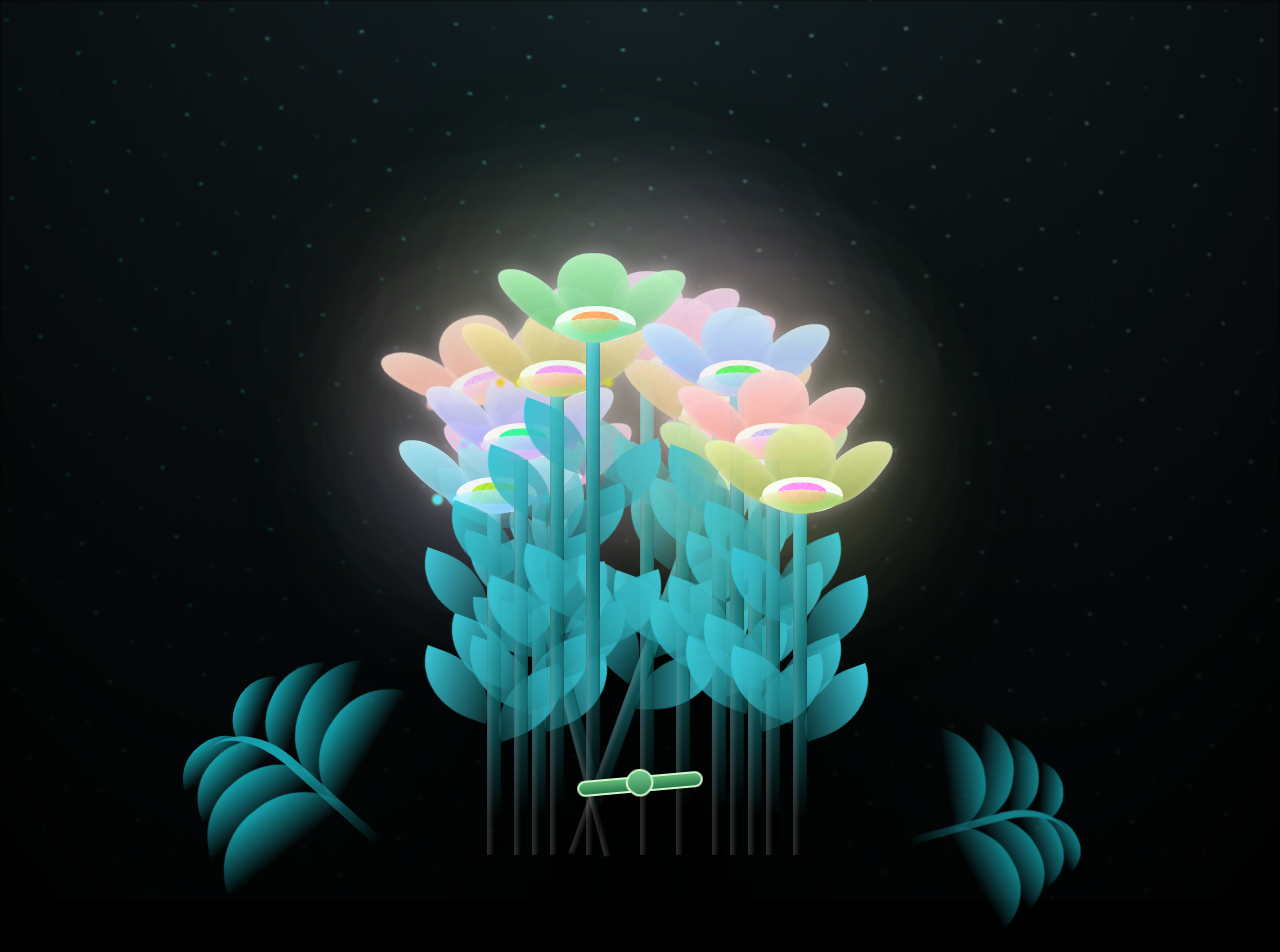
==== flower.html @ 2b60ce5b "Upload flower bouquet website source Co-authored-by: Copilot <223556219+Copilot@users.noreply.github" ====
<!DOCTYPE html>
<html lang="en">

<head>
  <meta charset="UTF-8">
  <meta http-equiv="X-UA-Compatible" content="IE=edge">
  <meta name="viewport" content="width=device-width, initial-scale=1.0">
  <link rel="stylesheet" href="css/main.css">
  <link rel="icon" href="img/flowers.png" type="image/x-icon">
  <title>Flowers 4 U</title>
</head>

<body class="container">
  <!-- Pembuat code: https://codepen.io/Thanhsang02102/pen/JjxGZoV-->
  <div class="night"></div>
  <audio autoplay>
    <source src="aud/sound.mp3" type="audio/mpeg">
    Your browser does not support the audio element.
  </audio>
  <div class="flowers">
    <div class="flower flower--1">
      <div class="flower__leafs flower__leafs--1">
        <div class="flower__leaf flower__leaf--1"></div>
        <div class="flower__leaf flower__leaf--2"></div>
        <div class="flower__leaf flower__leaf--3"></div>
        <div class="flower__leaf flower__leaf--4"></div>
        <div class="flower__white-circle"></div>

        <div class="flower__light flower__light--1"></div>
        <div class="flower__light flower__light--2"></div>
        <div class="flower__light flower__light--3"></div>
        <div class="flower__light flower__light--4"></div>
        <div class="flower__light flower__light--5"></div>
        <div class="flower__light flower__light--6"></div>
        <div class="flower__light flower__light--7"></div>
        <div class="flower__light flower__light--8"></div>

      </div>
      <div class="flower__line">
        <div class="flower__line__leaf flower__line__leaf--1"></div>
        <div class="flower__line__leaf flower__line__leaf--2"></div>
        <div class="flower__line__leaf flower__line__leaf--3"></div>
        <div class="flower__line__leaf flower__line__leaf--4"></div>
        <div class="flower__line__leaf flower__line__leaf--5"></div>
        <div class="flower__line__leaf flower__line__leaf--6"></div>
      </div>
    </div>

    <div class="flower flower--2">
      <div class="flower__leafs flower__leafs--2">
        <div class="flower__leaf flower__leaf--1"></div>
        <div class="flower__leaf flower__leaf--2"></div>
        <div class="flower__leaf flower__leaf--3"></div>
        <div class="flower__leaf flower__leaf--4"></div>
        <div class="flower__white-circle"></div>

        <div class="flower__light flower__light--1"></div>
        <div class="flower__light flower__light--2"></div>
        <div class="flower__light flower__light--3"></div>
        <div class="flower__light flower__light--4"></div>
        <div class="flower__light flower__light--5"></div>
        <div class="flower__light flower__light--6"></div>
        <div class="flower__light flower__light--7"></div>
        <div class="flower__light flower__light--8"></div>

      </div>
      <div class="flower__line">
        <div class="flower__line__leaf flower__line__leaf--1"></div>
        <div class="flower__line__leaf flower__line__leaf--2"></div>
        <div class="flower__line__leaf flower__line__leaf--3"></div>
        <div class="flower__line__leaf flower__line__leaf--4"></div>
      </div>
    </div>

    <div class="flower flower--3">
      <div class="flower__leafs flower__leafs--3">
        <div class="flower__leaf flower__leaf--1"></div>
        <div class="flower__leaf flower__leaf--2"></div>
        <div class="flower__leaf flower__leaf--3"></div>
        <div class="flower__leaf flower__leaf--4"></div>
        <div class="flower__white-circle"></div>

        <div class="flower__light flower__light--1"></div>
        <div class="flower__light flower__light--2"></div>
        <div class="flower__light flower__light--3"></div>
        <div class="flower__light flower__light--4"></div>
        <div class="flower__light flower__light--5"></div>
        <div class="flower__light flower__light--6"></div>
        <div class="flower__light flower__light--7"></div>
        <div class="flower__light flower__light--8"></div>

      </div>
      <div class="flower__line">
        <div class="flower__line__leaf flower__line__leaf--1"></div>
        <div class="flower__line__leaf flower__line__leaf--2"></div>
        <div class="flower__line__leaf flower__line__leaf--3"></div>
        <div class="flower__line__leaf flower__line__leaf--4"></div>
      </div>
    </div>

    <div class="flower flower--4">
      <div class="flower__leafs flower__leafs--1">
        <div class="flower__leaf flower__leaf--1"></div>
        <div class="flower__leaf flower__leaf--2"></div>
        <div class="flower__leaf flower__leaf--3"></div>
        <div class="flower__leaf flower__leaf--4"></div>
        <div class="flower__white-circle"></div>
      </div>
      <div class="flower__line">
        <div class="flower__line__leaf flower__line__leaf--1"></div>
        <div class="flower__line__leaf flower__line__leaf--2"></div>
        <div class="flower__line__leaf flower__line__leaf--3"></div>
        <div class="flower__line__leaf flower__line__leaf--4"></div>
      </div>
    </div>

    <div class="flower flower--5">
      <div class="flower__leafs flower__leafs--2">
        <div class="flower__leaf flower__leaf--1"></div>
        <div class="flower__leaf flower__leaf--2"></div>
        <div class="flower__leaf flower__leaf--3"></div>
        <div class="flower__leaf flower__leaf--4"></div>
        <div class="flower__white-circle"></div>
      </div>
      <div class="flower__line">
        <div class="flower__line__leaf flower__line__leaf--1"></div>
        <div class="flower__line__leaf flower__line__leaf--2"></div>
        <div class="flower__line__leaf flower__line__leaf--3"></div>
        <div class="flower__line__leaf flower__line__leaf--4"></div>
      </div>
    </div>

    <div class="flower flower--6">
      <div class="flower__leafs flower__leafs--3">
        <div class="flower__leaf flower__leaf--1"></div>
        <div class="flower__leaf flower__leaf--2"></div>
        <div class="flower__leaf flower__leaf--3"></div>
        <div class="flower__leaf flower__leaf--4"></div>
        <div class="flower__white-circle"></div>
      </div>
      <div class="flower__line">
        <div class="flower__line__leaf flower__line__leaf--1"></div>
        <div class="flower__line__leaf flower__line__leaf--2"></div>
        <div class="flower__line__leaf flower__line__leaf--3"></div>
        <div class="flower__line__leaf flower__line__leaf--4"></div>
      </div>
    </div>

    <div class="flower flower--7">
      <div class="flower__leafs flower__leafs--1">
        <div class="flower__leaf flower__leaf--1"></div>
        <div class="flower__leaf flower__leaf--2"></div>
        <div class="flower__leaf flower__leaf--3"></div>
        <div class="flower__leaf flower__leaf--4"></div>
        <div class="flower__white-circle"></div>
      </div>
      <div class="flower__line">
        <div class="flower__line__leaf flower__line__leaf--1"></div>
        <div class="flower__line__leaf flower__line__leaf--2"></div>
        <div class="flower__line__leaf flower__line__leaf--3"></div>
        <div class="flower__line__leaf flower__line__leaf--4"></div>
      </div>
    </div>

    <div class="grow-ans" style="--d:1.2s">
      <div class="flower__g-long">
        <div class="flower__g-long__top"></div>
        <div class="flower__g-long__bottom"></div>
      </div>
    </div>

    <div class="growing-grass bouquet-grass bouquet-grass--left">
      <div class="flower__grass flower__grass--1">
        <div class="flower__grass--top"></div>
        <div class="flower__grass--bottom"></div>
        <div class="flower__grass__leaf flower__grass__leaf--1"></div>
        <div class="flower__grass__leaf flower__grass__leaf--2"></div>
        <div class="flower__grass__leaf flower__grass__leaf--3"></div>
        <div class="flower__grass__leaf flower__grass__leaf--4"></div>
        <div class="flower__grass__leaf flower__grass__leaf--5"></div>
        <div class="flower__grass__leaf flower__grass__leaf--6"></div>
        <div class="flower__grass__leaf flower__grass__leaf--7"></div>
        <div class="flower__grass__leaf flower__grass__leaf--8"></div>
        <div class="flower__grass__overlay"></div>
      </div>
    </div>

    <div class="growing-grass bouquet-grass bouquet-grass--right">
      <div class="flower__grass flower__grass--2">
        <div class="flower__grass--top"></div>
        <div class="flower__grass--bottom"></div>
        <div class="flower__grass__leaf flower__grass__leaf--1"></div>
        <div class="flower__grass__leaf flower__grass__leaf--2"></div>
        <div class="flower__grass__leaf flower__grass__leaf--3"></div>
        <div class="flower__grass__leaf flower__grass__leaf--4"></div>
        <div class="flower__grass__leaf flower__grass__leaf--5"></div>
        <div class="flower__grass__leaf flower__grass__leaf--6"></div>
        <div class="flower__grass__leaf flower__grass__leaf--7"></div>
        <div class="flower__grass__leaf flower__grass__leaf--8"></div>
        <div class="flower__grass__overlay"></div>
      </div>
    </div>

    <div class="grow-ans" style="--d:2.4s">
      <div class="flower__g-right flower__g-right--1">
        <div class="leaf"></div>
      </div>
    </div>

    <div class="grow-ans" style="--d:2.8s">
      <div class="flower__g-right flower__g-right--2">
        <div class="leaf"></div>
      </div>
    </div>

    <div class="grow-ans" style="--d:2.8s">
      <div class="flower__g-front">
        <div class="flower__g-front__leaf-wrapper flower__g-front__leaf-wrapper--1">
          <div class="flower__g-front__leaf"></div>
        </div>
        <div class="flower__g-front__leaf-wrapper flower__g-front__leaf-wrapper--2">
          <div class="flower__g-front__leaf"></div>
        </div>
        <div class="flower__g-front__leaf-wrapper flower__g-front__leaf-wrapper--3">
          <div class="flower__g-front__leaf"></div>
        </div>
        <div class="flower__g-front__leaf-wrapper flower__g-front__leaf-wrapper--4">
          <div class="flower__g-front__leaf"></div>
        </div>
        <div class="flower__g-front__leaf-wrapper flower__g-front__leaf-wrapper--5">
          <div class="flower__g-front__leaf"></div>
        </div>
        <div class="flower__g-front__leaf-wrapper flower__g-front__leaf-wrapper--6">
          <div class="flower__g-front__leaf"></div>
        </div>
        <div class="flower__g-front__leaf-wrapper flower__g-front__leaf-wrapper--7">
          <div class="flower__g-front__leaf"></div>
        </div>
        <div class="flower__g-front__leaf-wrapper flower__g-front__leaf-wrapper--8">
          <div class="flower__g-front__leaf"></div>
        </div>
        <div class="flower__g-front__line"></div>
      </div>
    </div>

    <div class="grow-ans" style="--d:3.2s">
      <div class="flower__g-fr">
        <div class="leaf"></div>
        <div class="flower__g-fr__leaf flower__g-fr__leaf--1"></div>
        <div class="flower__g-fr__leaf flower__g-fr__leaf--2"></div>
        <div class="flower__g-fr__leaf flower__g-fr__leaf--3"></div>
        <div class="flower__g-fr__leaf flower__g-fr__leaf--4"></div>
        <div class="flower__g-fr__leaf flower__g-fr__leaf--5"></div>
        <div class="flower__g-fr__leaf flower__g-fr__leaf--6"></div>
        <div class="flower__g-fr__leaf flower__g-fr__leaf--7"></div>
        <div class="flower__g-fr__leaf flower__g-fr__leaf--8"></div>
      </div>
    </div>

    <div class="long-g long-g--0">
      <div class="grow-ans" style="--d:3s">
        <div class="leaf leaf--0"></div>
      </div>
      <div class="grow-ans" style="--d:2.2s">
        <div class="leaf leaf--1"></div>
      </div>
      <div class="grow-ans" style="--d:3.4s">
        <div class="leaf leaf--2"></div>
      </div>
      <div class="grow-ans" style="--d:3.6s">
        <div class="leaf leaf--3"></div>
      </div>
    </div>

    <div class="long-g long-g--1">
      <div class="grow-ans" style="--d:3.6s">
        <div class="leaf leaf--0"></div>
      </div>
      <div class="grow-ans" style="--d:3.8s">
        <div class="leaf leaf--1"></div>
      </div>
      <div class="grow-ans" style="--d:4s">
        <div class="leaf leaf--2"></div>
      </div>
      <div class="grow-ans" style="--d:4.2s">
        <div class="leaf leaf--3"></div>
      </div>
    </div>

    <div class="long-g long-g--2">
      <div class="grow-ans" style="--d:4s">
        <div class="leaf leaf--0"></div>
      </div>
      <div class="grow-ans" style="--d:4.2s">
        <div class="leaf leaf--1"></div>
      </div>
      <div class="grow-ans" style="--d:4.4s">
        <div class="leaf leaf--2"></div>
      </div>
      <div class="grow-ans" style="--d:4.6s">
        <div class="leaf leaf--3"></div>
      </div>
    </div>

    <div class="long-g long-g--3">
      <div class="grow-ans" style="--d:4s">
        <div class="leaf leaf--0"></div>
      </div>
      <div class="grow-ans" style="--d:4.2s">
        <div class="leaf leaf--1"></div>
      </div>
      <div class="grow-ans" style="--d:3s">
        <div class="leaf leaf--2"></div>
      </div>
      <div class="grow-ans" style="--d:3.6s">
        <div class="leaf leaf--3"></div>
      </div>
    </div>

    <div class="long-g long-g--4">
      <div class="grow-ans" style="--d:4s">
        <div class="leaf leaf--0"></div>
      </div>
      <div class="grow-ans" style="--d:4.2s">
        <div class="leaf leaf--1"></div>
      </div>
      <div class="grow-ans" style="--d:3s">
        <div class="leaf leaf--2"></div>
      </div>
      <div class="grow-ans" style="--d:3.6s">
        <div class="leaf leaf--3"></div>
      </div>
    </div>

    <div class="long-g long-g--5">
      <div class="grow-ans" style="--d:4s">
        <div class="leaf leaf--0"></div>
      </div>
      <div class="grow-ans" style="--d:4.2s">
        <div class="leaf leaf--1"></div>
      </div>
      <div class="grow-ans" style="--d:3s">
        <div class="leaf leaf--2"></div>
      </div>
      <div class="grow-ans" style="--d:3.6s">
        <div class="leaf leaf--3"></div>
      </div>
    </div>

    <div class="long-g long-g--6">
      <div class="grow-ans" style="--d:4.2s">
        <div class="leaf leaf--0"></div>
      </div>
      <div class="grow-ans" style="--d:4.4s">
        <div class="leaf leaf--1"></div>
      </div>
      <div class="grow-ans" style="--d:4.6s">
        <div class="leaf leaf--2"></div>
      </div>
      <div class="grow-ans" style="--d:4.8s">
        <div class="leaf leaf--3"></div>
      </div>
    </div>

    <div class="long-g long-g--7">
      <div class="grow-ans" style="--d:3s">
        <div class="leaf leaf--0"></div>
      </div>
      <div class="grow-ans" style="--d:3.2s">
        <div class="leaf leaf--1"></div>
      </div>
      <div class="grow-ans" style="--d:3.5s">
        <div class="leaf leaf--2"></div>
      </div>
      <div class="grow-ans" style="--d:3.6s">
        <div class="leaf leaf--3"></div>
      </div>
    </div>

    <div class="bouquet-tie" aria-hidden="true"></div>
  </div>
  <script src="main.js"></script>
</body>

</html>
---- css/main.css ----
*,
*::after,
*::before {
  padding: 0;
  margin: 0;
  box-sizing: border-box;
}

:root {
  --dark-color: #000;
}

body {
  display: flex;
  align-items: flex-end;
  justify-content: center;
  min-height: 100vh;
  background-color: var(--dark-color);
  overflow: hidden;
  perspective: 1000px;
}

.night {
  position: fixed;
  left: 50%;
  top: 0;
  transform: translateX(-50%);
  width: 100%;
  height: 100%;
  filter: blur(0.1vmin);
  background-image: radial-gradient(ellipse at top, transparent 0%, var(--dark-color)), radial-gradient(ellipse at bottom, var(--dark-color), rgba(145, 233, 255, 0.2)), repeating-linear-gradient(220deg, rgb(0, 0, 0) 0px, rgb(0, 0, 0) 19px, transparent 19px, transparent 22px), repeating-linear-gradient(189deg, rgb(0, 0, 0) 0px, rgb(0, 0, 0) 19px, transparent 19px, transparent 22px), repeating-linear-gradient(148deg, rgb(0, 0, 0) 0px, rgb(0, 0, 0) 19px, transparent 19px, transparent 22px), linear-gradient(90deg, rgb(0, 255, 250), rgb(240, 240, 240));
}

.flowers {
  position: relative;
  transform: scale(0.9);
}

.flower {
  position: absolute;
  bottom: 10vmin;
  transform-origin: bottom center;
  z-index: 10;
  --fl-speed: 0.8s;
}
.flower--1 {
  -webkit-animation: moving-flower-1 4s linear infinite;
          animation: moving-flower-1 4s linear infinite;
}
.flower--1 .flower__line {
  height: 70vmin;
  -webkit-animation-delay: 0.3s;
          animation-delay: 0.3s;
}
.flower--1 .flower__line__leaf--1 {
  -webkit-animation: blooming-leaf-right var(--fl-speed) 1.6s backwards;
          animation: blooming-leaf-right var(--fl-speed) 1.6s backwards;
}
.flower--1 .flower__line__leaf--2 {
  -webkit-animation: blooming-leaf-right var(--fl-speed) 1.4s backwards;
          animation: blooming-leaf-right var(--fl-speed) 1.4s backwards;
}
.flower--1 .flower__line__leaf--3 {
  -webkit-animation: blooming-leaf-left var(--fl-speed) 1.2s backwards;
          animation: blooming-leaf-left var(--fl-speed) 1.2s backwards;
}
.flower--1 .flower__line__leaf--4 {
  -webkit-animation: blooming-leaf-left var(--fl-speed) 1s backwards;
          animation: blooming-leaf-left var(--fl-speed) 1s backwards;
}
.flower--1 .flower__line__leaf--5 {
  -webkit-animation: blooming-leaf-right var(--fl-speed) 1.8s backwards;
          animation: blooming-leaf-right var(--fl-speed) 1.8s backwards;
}
.flower--1 .flower__line__leaf--6 {
  -webkit-animation: blooming-leaf-left var(--fl-speed) 2s backwards;
          animation: blooming-leaf-left var(--fl-speed) 2s backwards;
}
.flower--2 {
  left: 50%;
  transform: rotate(20deg);
  -webkit-animation: moving-flower-2 4s linear infinite;
          animation: moving-flower-2 4s linear infinite;
}
.flower--2 .flower__line {
  height: 60vmin;
  -webkit-animation-delay: 0.6s;
          animation-delay: 0.6s;
}
.flower--2 .flower__line__leaf--1 {
  -webkit-animation: blooming-leaf-right var(--fl-speed) 1.9s backwards;
          animation: blooming-leaf-right var(--fl-speed) 1.9s backwards;
}
.flower--2 .flower__line__leaf--2 {
  -webkit-animation: blooming-leaf-right var(--fl-speed) 1.7s backwards;
          animation: blooming-leaf-right var(--fl-speed) 1.7s backwards;
}
.flower--2 .flower__line__leaf--3 {
  -webkit-animation: blooming-leaf-left var(--fl-speed) 1.5s backwards;
          animation: blooming-leaf-left var(--fl-speed) 1.5s backwards;
}
.flower--2 .flower__line__leaf--4 {
  -webkit-animation: blooming-leaf-left var(--fl-speed) 1.3s backwards;
          animation: blooming-leaf-left var(--fl-speed) 1.3s backwards;
}
.flower--3 {
  left: 50%;
  transform: rotate(-15deg);
  -webkit-animation: moving-flower-3 4s linear infinite;
          animation: moving-flower-3 4s linear infinite;
}
.flower--3 .flower__line {
  -webkit-animation-delay: 0.9s;
          animation-delay: 0.9s;
}
.flower--3 .flower__line__leaf--1 {
  -webkit-animation: blooming-leaf-right var(--fl-speed) 2.5s backwards;
          animation: blooming-leaf-right var(--fl-speed) 2.5s backwards;
}
.flower--3 .flower__line__leaf--2 {
  -webkit-animation: blooming-leaf-right var(--fl-speed) 2.3s backwards;
          animation: blooming-leaf-right var(--fl-speed) 2.3s backwards;
}
.flower--3 .flower__line__leaf--3 {
  -webkit-animation: blooming-leaf-left var(--fl-speed) 2.1s backwards;
          animation: blooming-leaf-left var(--fl-speed) 2.1s backwards;
}
.flower--3 .flower__line__leaf--4 {
  -webkit-animation: blooming-leaf-left var(--fl-speed) 1.9s backwards;
          animation: blooming-leaf-left var(--fl-speed) 1.9s backwards;
}
.flower__leafs {
  position: relative;
  -webkit-animation: blooming-flower 2s backwards;
          animation: blooming-flower 2s backwards;
}
.flower__leafs--1 {
  -webkit-animation-delay: 1.1s;
          animation-delay: 1.1s;
}
.flower__leafs--2 {
  -webkit-animation-delay: 1.4s;
          animation-delay: 1.4s;
}
.flower__leafs--3 {
  -webkit-animation-delay: 1.7s;
          animation-delay: 1.7s;
}
.flower__leafs::after {
  content: "";
  position: absolute;
  left: 0;
  top: 0;
  transform: translate(-50%, -100%);
  width: 8vmin;
  height: 8vmin;
  background-color: #6bf0ff;
  filter: blur(10vmin);
}
.flower__leaf {
  position: absolute;
  bottom: 0;
  left: 50%;
  width: 8vmin;
  height: 11vmin;
  border-radius: 51% 49% 47% 53%/44% 45% 55% 69%;
  background-color: #a7ffee;
  background-image: linear-gradient(to top, #54b8aa, #a7ffee);
  transform-origin: bottom center;
  opacity: 0.9;
  box-shadow: inset 0 0 2vmin rgba(255, 255, 255, 0.5);
}
.flower__leaf--1 {
  transform: translate(-10%, 1%) rotateY(40deg) rotateX(-50deg);
}
.flower__leaf--2 {
  transform: translate(-50%, -4%) rotateX(40deg);
}
.flower__leaf--3 {
  transform: translate(-90%, 0%) rotateY(45deg) rotateX(50deg);
}
.flower__leaf--4 {
  width: 8vmin;
  height: 8vmin;
  transform-origin: bottom left;
  border-radius: 4vmin 10vmin 4vmin 4vmin;
  transform: translate(0%, 18%) rotateX(70deg) rotate(-43deg);
  background-image: linear-gradient(to top, #39c6d6, #a7ffee);
  z-index: 1;
  opacity: 0.8;
}
.flower__white-circle {
  position: absolute;
  left: -3.5vmin;
  top: -3vmin;
  width: 9vmin;
  height: 4vmin;
  border-radius: 50%;
  background-color: #fff;
}
.flower__white-circle::after {
  content: "";
  position: absolute;
  left: 50%;
  top: 45%;
  transform: translate(-50%, -50%);
  width: 60%;
  height: 60%;
  border-radius: inherit;
  background-image: repeating-linear-gradient(135deg, rgba(0, 0, 0, 0.03) 0px, rgba(0, 0, 0, 0.03) 1px, transparent 1px, transparent 12px), repeating-linear-gradient(45deg, rgba(0, 0, 0, 0.03) 0px, rgba(0, 0, 0, 0.03) 1px, transparent 1px, transparent 12px), repeating-linear-gradient(67.5deg, rgba(0, 0, 0, 0.03) 0px, rgba(0, 0, 0, 0.03) 1px, transparent 1px, transparent 12px), repeating-linear-gradient(135deg, rgba(0, 0, 0, 0.03) 0px, rgba(0, 0, 0, 0.03) 1px, transparent 1px, transparent 12px), repeating-linear-gradient(45deg, rgba(0, 0, 0, 0.03) 0px, rgba(0, 0, 0, 0.03) 1px, transparent 1px, transparent 12px), repeating-linear-gradient(112.5deg, rgba(0, 0, 0, 0.03) 0px, rgba(0, 0, 0, 0.03) 1px, transparent 1px, transparent 12px), repeating-linear-gradient(112.5deg, rgba(0, 0, 0, 0.03) 0px, rgba(0, 0, 0, 0.03) 1px, transparent 1px, transparent 12px), repeating-linear-gradient(45deg, rgba(0, 0, 0, 0.03) 0px, rgba(0, 0, 0, 0.03) 1px, transparent 1px, transparent 12px), repeating-linear-gradient(22.5deg, rgba(0, 0, 0, 0.03) 0px, rgba(0, 0, 0, 0.03) 1px, transparent 1px, transparent 12px), repeating-linear-gradient(45deg, rgba(0, 0, 0, 0.03) 0px, rgba(0, 0, 0, 0.03) 1px, transparent 1px, transparent 12px), repeating-linear-gradient(22.5deg, rgba(0, 0, 0, 0.03) 0px, rgba(0, 0, 0, 0.03) 1px, transparent 1px, transparent 12px), repeating-linear-gradient(135deg, rgba(0, 0, 0, 0.03) 0px, rgba(0, 0, 0, 0.03) 1px, transparent 1px, transparent 12px), repeating-linear-gradient(157.5deg, rgba(0, 0, 0, 0.03) 0px, rgba(0, 0, 0, 0.03) 1px, transparent 1px, transparent 12px), repeating-linear-gradient(67.5deg, rgba(0, 0, 0, 0.03) 0px, rgba(0, 0, 0, 0.03) 1px, transparent 1px, transparent 12px), repeating-linear-gradient(67.5deg, rgba(0, 0, 0, 0.03) 0px, rgba(0, 0, 0, 0.03) 1px, transparent 1px, transparent 12px), linear-gradient(90deg, rgb(255, 235, 18), rgb(255, 206, 0));
}
.flower__line {
  height: 55vmin;
  width: 1.5vmin;
  background-image: linear-gradient(to left, rgba(0, 0, 0, 0.2), transparent, rgba(255, 255, 255, 0.2)), linear-gradient(to top, transparent 10%, #14757a, #39c6d6);
  box-shadow: inset 0 0 2px rgba(0, 0, 0, 0.5);
  -webkit-animation: grow-flower-tree 4s backwards;
          animation: grow-flower-tree 4s backwards;
}
.flower__line__leaf {
  --w: 7vmin;
  --h: calc(var(--w) + 2vmin);
  position: absolute;
  top: 20%;
  left: 90%;
  width: var(--w);
  height: var(--h);
  border-top-right-radius: var(--h);
  border-bottom-left-radius: var(--h);
  background-image: linear-gradient(to top, rgba(20, 117, 122, 0.4), #39c6d6);
}
.flower__line__leaf--1 {
  transform: rotate(70deg) rotateY(30deg);
}
.flower__line__leaf--2 {
  top: 45%;
  transform: rotate(70deg) rotateY(30deg);
}
.flower__line__leaf--3, .flower__line__leaf--4, .flower__line__leaf--6 {
  border-top-right-radius: 0;
  border-bottom-left-radius: 0;
  border-top-left-radius: var(--h);
  border-bottom-right-radius: var(--h);
  left: -460%;
  top: 12%;
  transform: rotate(-70deg) rotateY(30deg);
}
.flower__line__leaf--4 {
  top: 40%;
}
.flower__line__leaf--5 {
  top: 0;
  transform-origin: left;
  transform: rotate(70deg) rotateY(30deg) scale(0.6);
}
.flower__line__leaf--6 {
  top: -2%;
  left: -450%;
  transform-origin: right;
  transform: rotate(-70deg) rotateY(30deg) scale(0.6);
}
.flower__light {
  position: absolute;
  bottom: 0vmin;
  width: 1vmin;
  height: 1vmin;
  background-color: rgb(255, 251, 0);
  border-radius: 50%;
  filter: blur(0.2vmin);
  -webkit-animation: light-ans 4s linear infinite backwards;
          animation: light-ans 4s linear infinite backwards;
}
.flower__light:nth-child(odd) {
  background-color: #23f0ff;
}
.flower__light--1 {
  left: -2vmin;
  -webkit-animation-delay: 1s;
          animation-delay: 1s;
}
.flower__light--2 {
  left: 3vmin;
  -webkit-animation-delay: 0.5s;
          animation-delay: 0.5s;
}
.flower__light--3 {
  left: -6vmin;
  -webkit-animation-delay: 0.3s;
          animation-delay: 0.3s;
}
.flower__light--4 {
  left: 6vmin;
  -webkit-animation-delay: 0.9s;
          animation-delay: 0.9s;
}
.flower__light--5 {
  left: -1vmin;
  -webkit-animation-delay: 1.5s;
          animation-delay: 1.5s;
}
.flower__light--6 {
  left: -4vmin;
  -webkit-animation-delay: 3s;
          animation-delay: 3s;
}
.flower__light--7 {
  left: 3vmin;
  -webkit-animation-delay: 2s;
          animation-delay: 2s;
}
.flower__light--8 {
  left: -6vmin;
  -webkit-animation-delay: 3.5s;
          animation-delay: 3.5s;
}
.flower__grass {
  --c: #159faa;
  --line-w: 1.5vmin;
  position: absolute;
  bottom: 12vmin;
  left: -7vmin;
  display: flex;
  flex-direction: column;
  align-items: flex-end;
  z-index: 20;
  transform-origin: bottom center;
  transform: rotate(-48deg) rotateY(40deg);
}
.flower__grass--1 {
  -webkit-animation: moving-grass 2s linear infinite;
          animation: moving-grass 2s linear infinite;
}
.flower__grass--2 {
  left: 2vmin;
  bottom: 10vmin;
  transform: scale(0.5) rotate(75deg) rotateX(10deg) rotateY(-200deg);
  opacity: 0.8;
  z-index: 0;
  -webkit-animation: moving-grass--2 1.5s linear infinite;
          animation: moving-grass--2 1.5s linear infinite;
}
.flower__grass--top {
  width: 7vmin;
  height: 10vmin;
  border-top-right-radius: 100%;
  border-right: var(--line-w) solid var(--c);
  transform-origin: bottom center;
  transform: rotate(-2deg);
}
.flower__grass--bottom {
  margin-top: -2px;
  width: var(--line-w);
  height: 25vmin;
  background-image: linear-gradient(to top, transparent, var(--c));
}
.flower__grass__leaf {
  --size: 10vmin;
  position: absolute;
  width: calc(var(--size) * 2.1);
  height: var(--size);
  border-top-left-radius: var(--size);
  border-top-right-radius: var(--size);
  background-image: linear-gradient(to top, transparent, transparent 30%, var(--c));
  z-index: 100;
}
.flower__grass__leaf--1 {
  top: -6%;
  left: 30%;
  --size: 6vmin;
  transform: rotate(-20deg);
  -webkit-animation: growing-grass-ans--1 2s 2.6s backwards;
          animation: growing-grass-ans--1 2s 2.6s backwards;
}
@-webkit-keyframes growing-grass-ans--1 {
  0% {
    transform-origin: bottom left;
    transform: rotate(-20deg) scale(0);
  }
}
@keyframes growing-grass-ans--1 {
  0% {
    transform-origin: bottom left;
    transform: rotate(-20deg) scale(0);
  }
}
.flower__grass__leaf--2 {
  top: -5%;
  left: -110%;
  --size: 6vmin;
  transform: rotate(10deg);
  -webkit-animation: growing-grass-ans--2 2s 2.4s linear backwards;
          animation: growing-grass-ans--2 2s 2.4s linear backwards;
}
@-webkit-keyframes growing-grass-ans--2 {
  0% {
    transform-origin: bottom right;
    transform: rotate(10deg) scale(0);
  }
}
@keyframes growing-grass-ans--2 {
  0% {
    transform-origin: bottom right;
    transform: rotate(10deg) scale(0);
  }
}
.flower__grass__leaf--3 {
  top: 5%;
  left: 60%;
  --size: 8vmin;
  transform: rotate(-18deg) rotateX(-20deg);
  -webkit-animation: growing-grass-ans--3 2s 2.2s linear backwards;
          animation: growing-grass-ans--3 2s 2.2s linear backwards;
}
@-webkit-keyframes growing-grass-ans--3 {
  0% {
    transform-origin: bottom left;
    transform: rotate(-18deg) rotateX(-20deg) scale(0);
  }
}
@keyframes growing-grass-ans--3 {
  0% {
    transform-origin: bottom left;
    transform: rotate(-18deg) rotateX(-20deg) scale(0);
  }
}
.flower__grass__leaf--4 {
  top: 6%;
  left: -135%;
  --size: 8vmin;
  transform: rotate(2deg);
  -webkit-animation: growing-grass-ans--4 2s 2s linear backwards;
          animation: growing-grass-ans--4 2s 2s linear backwards;
}
@-webkit-keyframes growing-grass-ans--4 {
  0% {
    transform-origin: bottom right;
    transform: rotate(2deg) scale(0);
  }
}
@keyframes growing-grass-ans--4 {
  0% {
    transform-origin: bottom right;
    transform: rotate(2deg) scale(0);
  }
}
.flower__grass__leaf--5 {
  top: 20%;
  left: 60%;
  --size: 10vmin;
  transform: rotate(-24deg) rotateX(-20deg);
  -webkit-animation: growing-grass-ans--5 2s 1.8s linear backwards;
          animation: growing-grass-ans--5 2s 1.8s linear backwards;
}
@-webkit-keyframes growing-grass-ans--5 {
  0% {
    transform-origin: bottom left;
    transform: rotate(-24deg) rotateX(-20deg) scale(0);
  }
}
@keyframes growing-grass-ans--5 {
  0% {
    transform-origin: bottom left;
    transform: rotate(-24deg) rotateX(-20deg) scale(0);
  }
}
.flower__grass__leaf--6 {
  top: 22%;
  left: -180%;
  --size: 10vmin;
  transform: rotate(10deg);
  -webkit-animation: growing-grass-ans--6 2s 1.6s linear backwards;
          animation: growing-grass-ans--6 2s 1.6s linear backwards;
}
@-webkit-keyframes growing-grass-ans--6 {
  0% {
    transform-origin: bottom right;
    transform: rotate(10deg) scale(0);
  }
}
@keyframes growing-grass-ans--6 {
  0% {
    transform-origin: bottom right;
    transform: rotate(10deg) scale(0);
  }
}
.flower__grass__leaf--7 {
  top: 39%;
  left: 70%;
  --size: 10vmin;
  transform: rotate(-10deg);
  -webkit-animation: growing-grass-ans--7 2s 1.4s linear backwards;
          animation: growing-grass-ans--7 2s 1.4s linear backwards;
}
@-webkit-keyframes growing-grass-ans--7 {
  0% {
    transform-origin: bottom left;
    transform: rotate(-10deg) scale(0);
  }
}
@keyframes growing-grass-ans--7 {
  0% {
    transform-origin: bottom left;
    transform: rotate(-10deg) scale(0);
  }
}
.flower__grass__leaf--8 {
  top: 40%;
  left: -215%;
  --size: 11vmin;
  transform: rotate(10deg);
  -webkit-animation: growing-grass-ans--8 2s 1.2s linear backwards;
          animation: growing-grass-ans--8 2s 1.2s linear backwards;
}
@-webkit-keyframes growing-grass-ans--8 {
  0% {
    transform-origin: bottom right;
    transform: rotate(10deg) scale(0);
  }
}
@keyframes growing-grass-ans--8 {
  0% {
    transform-origin: bottom right;
    transform: rotate(10deg) scale(0);
  }
}
.flower__grass__overlay {
  position: absolute;
  top: -10%;
  right: 0%;
  width: 100%;
  height: 100%;
  background-color: rgba(0, 0, 0, 0.6);
  filter: blur(1.5vmin);
  z-index: 100;
}
.flower__g-long {
  --w: 2vmin;
  --h: 6vmin;
  --c: #159faa;
  position: absolute;
  bottom: 10vmin;
  left: -3vmin;
  transform-origin: bottom center;
  transform: rotate(-30deg) rotateY(-20deg);
  display: flex;
  flex-direction: column;
  align-items: flex-end;
  -webkit-animation: flower-g-long-ans 3s linear infinite;
          animation: flower-g-long-ans 3s linear infinite;
}
@-webkit-keyframes flower-g-long-ans {
  0%, 100% {
    transform: rotate(-30deg) rotateY(-20deg);
  }
  50% {
    transform: rotate(-32deg) rotateY(-20deg);
  }
}
@keyframes flower-g-long-ans {
  0%, 100% {
    transform: rotate(-30deg) rotateY(-20deg);
  }
  50% {
    transform: rotate(-32deg) rotateY(-20deg);
  }
}
.flower__g-long__top {
  top: calc(var(--h) * -1);
  width: calc(var(--w) + 1vmin);
  height: var(--h);
  border-top-right-radius: 100%;
  border-right: 0.7vmin solid var(--c);
  transform: translate(-0.7vmin, 1vmin);
}
.flower__g-long__bottom {
  width: var(--w);
  height: 50vmin;
  transform-origin: bottom center;
  background-image: linear-gradient(to top, transparent 30%, var(--c));
  box-shadow: inset 0 0 2px rgba(0, 0, 0, 0.5);
  -webkit-clip-path: polygon(35% 0, 65% 1%, 100% 100%, 0% 100%);
          clip-path: polygon(35% 0, 65% 1%, 100% 100%, 0% 100%);
}
.flower__g-right {
  position: absolute;
  bottom: 6vmin;
  left: -2vmin;
  transform-origin: bottom left;
  transform: rotate(20deg);
}
.flower__g-right .leaf {
  width: 30vmin;
  height: 50vmin;
  border-top-left-radius: 100%;
  border-left: 2vmin solid #079097;
  background-image: linear-gradient(to bottom, transparent, var(--dark-color) 60%);
  -webkit-mask-image: linear-gradient(to top, transparent 30%, #079097 60%);
}
.flower__g-right--1 {
  -webkit-animation: flower-g-right-ans 2.5s linear infinite;
          animation: flower-g-right-ans 2.5s linear infinite;
}
.flower__g-right--2 {
  left: 5vmin;
  transform: rotateY(-180deg);
  -webkit-animation: flower-g-right-ans--2 3s linear infinite;
          animation: flower-g-right-ans--2 3s linear infinite;
}
.flower__g-right--2 .leaf {
  height: 75vmin;
  filter: blur(0.3vmin);
  opacity: 0.8;
}
@-webkit-keyframes flower-g-right-ans {
  0%, 100% {
    transform: rotate(20deg);
  }
  50% {
    transform: rotate(24deg) rotateX(-20deg);
  }
}
@keyframes flower-g-right-ans {
  0%, 100% {
    transform: rotate(20deg);
  }
  50% {
    transform: rotate(24deg) rotateX(-20deg);
  }
}
@-webkit-keyframes flower-g-right-ans--2 {
  0%, 100% {
    transform: rotateY(-180deg) rotate(0deg) rotateX(-20deg);
  }
  50% {
    transform: rotateY(-180deg) rotate(6deg) rotateX(-20deg);
  }
}
@keyframes flower-g-right-ans--2 {
  0%, 100% {
    transform: rotateY(-180deg) rotate(0deg) rotateX(-20deg);
  }
  50% {
    transform: rotateY(-180deg) rotate(6deg) rotateX(-20deg);
  }
}
.flower__g-front {
  position: absolute;
  bottom: 6vmin;
  left: 2.5vmin;
  z-index: 100;
  transform-origin: bottom center;
  transform: rotate(-28deg) rotateY(30deg) scale(1.04);
  -webkit-animation: flower__g-front-ans 2s linear infinite;
          animation: flower__g-front-ans 2s linear infinite;
}
@-webkit-keyframes flower__g-front-ans {
  0%, 100% {
    transform: rotate(-28deg) rotateY(30deg) scale(1.04);
  }
  50% {
    transform: rotate(-35deg) rotateY(40deg) scale(1.04);
  }
}
@keyframes flower__g-front-ans {
  0%, 100% {
    transform: rotate(-28deg) rotateY(30deg) scale(1.04);
  }
  50% {
    transform: rotate(-35deg) rotateY(40deg) scale(1.04);
  }
}
.flower__g-front__line {
  width: 0.3vmin;
  height: 20vmin;
  background-image: linear-gradient(to top, transparent, #079097, transparent 100%);
  position: relative;
}
.flower__g-front__leaf-wrapper {
  position: absolute;
  top: 0;
  left: 0;
  transform-origin: bottom left;
  transform: rotate(10deg);
}
.flower__g-front__leaf-wrapper:nth-child(even) {
  left: 0vmin;
  transform: rotateY(-180deg) rotate(5deg);
  -webkit-animation: flower__g-front__leaf-left-ans 1s ease-in backwards;
          animation: flower__g-front__leaf-left-ans 1s ease-in backwards;
}
.flower__g-front__leaf-wrapper:nth-child(odd) {
  -webkit-animation: flower__g-front__leaf-ans 1s ease-in backwards;
          animation: flower__g-front__leaf-ans 1s ease-in backwards;
}
.flower__g-front__leaf-wrapper--1 {
  top: -8vmin;
  transform: scale(0.7);
  -webkit-animation: flower__g-front__leaf-ans 1s 5.5s ease-in backwards !important;
          animation: flower__g-front__leaf-ans 1s 5.5s ease-in backwards !important;
}
.flower__g-front__leaf-wrapper--2 {
  top: -8vmin;
  transform: rotateY(-180deg) scale(0.7) !important;
  -webkit-animation: flower__g-front__leaf-left-ans-2 1s 4.6s ease-in backwards !important;
          animation: flower__g-front__leaf-left-ans-2 1s 4.6s ease-in backwards !important;
}
.flower__g-front__leaf-wrapper--3 {
  top: -3vmin;
  -webkit-animation: flower__g-front__leaf-ans 1s 4.6s ease-in backwards;
          animation: flower__g-front__leaf-ans 1s 4.6s ease-in backwards;
}
.flower__g-front__leaf-wrapper--4 {
  top: -3vmin;
  transform: rotateY(-180deg) scale(0.9) !important;
  -webkit-animation: flower__g-front__leaf-left-ans-2 1s 4.6s ease-in backwards !important;
          animation: flower__g-front__leaf-left-ans-2 1s 4.6s ease-in backwards !important;
}
@-webkit-keyframes flower__g-front__leaf-left-ans-2 {
  0% {
    transform: rotateY(-180deg) scale(0);
  }
}
@keyframes flower__g-front__leaf-left-ans-2 {
  0% {
    transform: rotateY(-180deg) scale(0);
  }
}
.flower__g-front__leaf-wrapper--5, .flower__g-front__leaf-wrapper--6 {
  top: 2vmin;
}
.flower__g-front__leaf-wrapper--7, .flower__g-front__leaf-wrapper--8 {
  top: 6.5vmin;
}
.flower__g-front__leaf-wrapper--2 {
  -webkit-animation-delay: 5.2s !important;
          animation-delay: 5.2s !important;
}
.flower__g-front__leaf-wrapper--3 {
  -webkit-animation-delay: 4.9s !important;
          animation-delay: 4.9s !important;
}
.flower__g-front__leaf-wrapper--5 {
  -webkit-animation-delay: 4.3s !important;
          animation-delay: 4.3s !important;
}
.flower__g-front__leaf-wrapper--6 {
  -webkit-animation-delay: 4.1s !important;
          animation-delay: 4.1s !important;
}
.flower__g-front__leaf-wrapper--7 {
  -webkit-animation-delay: 3.8s !important;
          animation-delay: 3.8s !important;
}
.flower__g-front__leaf-wrapper--8 {
  -webkit-animation-delay: 3.5s !important;
          animation-delay: 3.5s !important;
}
@-webkit-keyframes flower__g-front__leaf-ans {
  0% {
    transform: rotate(10deg) scale(0);
  }
}
@keyframes flower__g-front__leaf-ans {
  0% {
    transform: rotate(10deg) scale(0);
  }
}
@-webkit-keyframes flower__g-front__leaf-left-ans {
  0% {
    transform: rotateY(-180deg) rotate(5deg) scale(0);
  }
}
@keyframes flower__g-front__leaf-left-ans {
  0% {
    transform: rotateY(-180deg) rotate(5deg) scale(0);
  }
}
.flower__g-front__leaf {
  width: 10vmin;
  height: 10vmin;
  border-radius: 100% 0% 0% 100%/100% 100% 0% 0%;
  box-shadow: inset 0 2px 1vmin hsla(184deg, 97%, 58%, 0.2);
  background-image: linear-gradient(to bottom left, transparent, var(--dark-color)), linear-gradient(to bottom right, #159faa 50%, transparent 50%, transparent);
  -webkit-mask-image: linear-gradient(to bottom right, #159faa 50%, transparent 50%, transparent);
  mask-image: linear-gradient(to bottom right, #159faa 50%, transparent 50%, transparent);
}
.flower__g-fr {
  position: absolute;
  bottom: -4vmin;
  left: vmin;
  transform-origin: bottom left;
  z-index: 10;
  -webkit-animation: flower__g-fr-ans 2s linear infinite;
          animation: flower__g-fr-ans 2s linear infinite;
}
@-webkit-keyframes flower__g-fr-ans {
  0%, 100% {
    transform: rotate(2deg);
  }
  50% {
    transform: rotate(4deg);
  }
}
@keyframes flower__g-fr-ans {
  0%, 100% {
    transform: rotate(2deg);
  }
  50% {
    transform: rotate(4deg);
  }
}
.flower__g-fr .leaf {
  width: 30vmin;
  height: 50vmin;
  border-top-left-radius: 100%;
  border-left: 2vmin solid #079097;
  -webkit-mask-image: linear-gradient(to top, transparent 25%, #079097 50%);
  position: relative;
  z-index: 1;
}
.flower__g-fr__leaf {
  position: absolute;
  top: 0;
  left: 0;
  width: 10vmin;
  height: 10vmin;
  border-radius: 100% 0% 0% 100%/100% 100% 0% 0%;
  box-shadow: inset 0 2px 1vmin hsla(184deg, 97%, 58%, 0.2);
  background-image: linear-gradient(to bottom left, transparent, var(--dark-color) 98%), linear-gradient(to bottom right, #23f0ff 45%, transparent 50%, transparent);
  -webkit-mask-image: linear-gradient(135deg, #159faa 40%, transparent 50%, transparent);
}
.flower__g-fr__leaf--1 {
  left: 20vmin;
  transform: rotate(45deg);
  -webkit-animation: flower__g-fr-leaft-ans-1 0.5s 5.2s linear backwards;
          animation: flower__g-fr-leaft-ans-1 0.5s 5.2s linear backwards;
}
@-webkit-keyframes flower__g-fr-leaft-ans-1 {
  0% {
    transform-origin: left;
    transform: rotate(45deg) scale(0);
  }
}
@keyframes flower__g-fr-leaft-ans-1 {
  0% {
    transform-origin: left;
    transform: rotate(45deg) scale(0);
  }
}
.flower__g-fr__leaf--2 {
  left: 12vmin;
  top: -7vmin;
  transform: rotate(25deg) rotateY(-180deg);
  -webkit-animation: flower__g-fr-leaft-ans-6 0.5s 5s linear backwards;
          animation: flower__g-fr-leaft-ans-6 0.5s 5s linear backwards;
}
.flower__g-fr__leaf--3 {
  left: 15vmin;
  top: 6vmin;
  transform: rotate(55deg);
  -webkit-animation: flower__g-fr-leaft-ans-5 0.5s 4.8s linear backwards;
          animation: flower__g-fr-leaft-ans-5 0.5s 4.8s linear backwards;
}
.flower__g-fr__leaf--4 {
  left: 6vmin;
  top: -2vmin;
  transform: rotate(25deg) rotateY(-180deg);
  -webkit-animation: flower__g-fr-leaft-ans-6 0.5s 4.6s linear backwards;
          animation: flower__g-fr-leaft-ans-6 0.5s 4.6s linear backwards;
}
.flower__g-fr__leaf--5 {
  left: 10vmin;
  top: 14vmin;
  transform: rotate(55deg);
  -webkit-animation: flower__g-fr-leaft-ans-5 0.5s 4.4s linear backwards;
          animation: flower__g-fr-leaft-ans-5 0.5s 4.4s linear backwards;
}
@-webkit-keyframes flower__g-fr-leaft-ans-5 {
  0% {
    transform-origin: left;
    transform: rotate(55deg) scale(0);
  }
}
@keyframes flower__g-fr-leaft-ans-5 {
  0% {
    transform-origin: left;
    transform: rotate(55deg) scale(0);
  }
}
.flower__g-fr__leaf--6 {
  left: 0vmin;
  top: 6vmin;
  transform: rotate(25deg) rotateY(-180deg);
  -webkit-animation: flower__g-fr-leaft-ans-6 0.5s 4.2s linear backwards;
          animation: flower__g-fr-leaft-ans-6 0.5s 4.2s linear backwards;
}
@-webkit-keyframes flower__g-fr-leaft-ans-6 {
  0% {
    transform-origin: right;
    transform: rotate(25deg) rotateY(-180deg) scale(0);
  }
}
@keyframes flower__g-fr-leaft-ans-6 {
  0% {
    transform-origin: right;
    transform: rotate(25deg) rotateY(-180deg) scale(0);
  }
}
.flower__g-fr__leaf--7 {
  left: 5vmin;
  top: 22vmin;
  transform: rotate(45deg);
  -webkit-animation: flower__g-fr-leaft-ans-7 0.5s 4s linear backwards;
          animation: flower__g-fr-leaft-ans-7 0.5s 4s linear backwards;
}
@-webkit-keyframes flower__g-fr-leaft-ans-7 {
  0% {
    transform-origin: left;
    transform: rotate(45deg) scale(0);
  }
}
@keyframes flower__g-fr-leaft-ans-7 {
  0% {
    transform-origin: left;
    transform: rotate(45deg) scale(0);
  }
}
.flower__g-fr__leaf--8 {
  left: -4vmin;
  top: 15vmin;
  transform: rotate(15deg) rotateY(-180deg);
  -webkit-animation: flower__g-fr-leaft-ans-8 0.5s 3.8s linear backwards;
          animation: flower__g-fr-leaft-ans-8 0.5s 3.8s linear backwards;
}
@-webkit-keyframes flower__g-fr-leaft-ans-8 {
  0% {
    transform-origin: right;
    transform: rotate(15deg) rotateY(-180deg) scale(0);
  }
}
@keyframes flower__g-fr-leaft-ans-8 {
  0% {
    transform-origin: right;
    transform: rotate(15deg) rotateY(-180deg) scale(0);
  }
}

.long-g {
  position: absolute;
  bottom: 25vmin;
  left: -42vmin;
  transform-origin: bottom left;
}
.long-g--1 {
  bottom: 0vmin;
  transform: scale(0.8) rotate(-5deg);
}
.long-g--1 .leaf {
  -webkit-mask-image: linear-gradient(to top, transparent 40%, #079097 80%) !important;
}
.long-g--1 .leaf--1 {
  --w: 5vmin;
  --h: 60vmin;
  left: -2vmin;
  transform: rotate(3deg) rotateY(-180deg);
}
.long-g--2, .long-g--3 {
  bottom: -3vmin;
  left: -35vmin;
  transform-origin: center;
  transform: scale(0.6) rotateX(60deg);
}
.long-g--2 .leaf, .long-g--3 .leaf {
  -webkit-mask-image: linear-gradient(to top, transparent 50%, #079097 80%) !important;
}
.long-g--2 .leaf--1, .long-g--3 .leaf--1 {
  left: -1vmin;
  transform: rotateY(-180deg);
}
.long-g--3 {
  left: -17vmin;
  bottom: 0vmin;
}
.long-g--3 .leaf {
  -webkit-mask-image: linear-gradient(to top, transparent 40%, #079097 80%) !important;
}
.long-g--4 {
  left: 25vmin;
  bottom: -3vmin;
  transform-origin: center;
  transform: scale(0.6) rotateX(60deg);
}
.long-g--4 .leaf {
  -webkit-mask-image: linear-gradient(to top, transparent 50%, #079097 80%) !important;
}
.long-g--5 {
  left: 42vmin;
  bottom: 0vmin;
  transform: scale(0.8) rotate(2deg);
}
.long-g--6 {
  left: 0vmin;
  bottom: -20vmin;
  z-index: 100;
  filter: blur(0.3vmin);
  transform: scale(0.8) rotate(2deg);
}
.long-g--7 {
  left: 35vmin;
  bottom: 20vmin;
  z-index: -1;
  filter: blur(0.3vmin);
  transform: scale(0.6) rotate(2deg);
  opacity: 0.7;
}
.long-g .leaf {
  --w: 15vmin;
  --h: 40vmin;
  --c: #1aaa15;
  position: absolute;
  bottom: 0;
  width: var(--w);
  height: var(--h);
  border-top-left-radius: 100%;
  border-left: 2vmin solid var(--c);
  -webkit-mask-image: linear-gradient(to top, transparent 20%, var(--dark-color));
  transform-origin: bottom center;
}
.long-g .leaf--0 {
  left: 2vmin;
  -webkit-animation: leaf-ans-1 4s linear infinite;
          animation: leaf-ans-1 4s linear infinite;
}
.long-g .leaf--1 {
  --w: 5vmin;
  --h: 60vmin;
  -webkit-animation: leaf-ans-1 4s linear infinite;
          animation: leaf-ans-1 4s linear infinite;
}
.long-g .leaf--2 {
  --w: 10vmin;
  --h: 40vmin;
  left: -0.5vmin;
  bottom: 5vmin;
  transform-origin: bottom left;
  transform: rotateY(-180deg);
  -webkit-animation: leaf-ans-2 3s linear infinite;
          animation: leaf-ans-2 3s linear infinite;
}
.long-g .leaf--3 {
  --w: 5vmin;
  --h: 30vmin;
  left: -1vmin;
  bottom: 3.2vmin;
  transform-origin: bottom left;
  transform: rotate(-10deg) rotateY(-180deg);
  -webkit-animation: leaf-ans-3 3s linear infinite;
          animation: leaf-ans-3 3s linear infinite;
}

@-webkit-keyframes leaf-ans-1 {
  0%, 100% {
    transform: rotate(-5deg) scale(1);
  }
  50% {
    transform: rotate(5deg) scale(1.1);
  }
}

@keyframes leaf-ans-1 {
  0%, 100% {
    transform: rotate(-5deg) scale(1);
  }
  50% {
    transform: rotate(5deg) scale(1.1);
  }
}
@-webkit-keyframes leaf-ans-2 {
  0%, 100% {
    transform: rotateY(-180deg) rotate(5deg);
  }
  50% {
    transform: rotateY(-180deg) rotate(0deg) scale(1.1);
  }
}
@keyframes leaf-ans-2 {
  0%, 100% {
    transform: rotateY(-180deg) rotate(5deg);
  }
  50% {
    transform: rotateY(-180deg) rotate(0deg) scale(1.1);
  }
}
@-webkit-keyframes leaf-ans-3 {
  0%, 100% {
    transform: rotate(-10deg) rotateY(-180deg);
  }
  50% {
    transform: rotate(-20deg) rotateY(-180deg);
  }
}
@keyframes leaf-ans-3 {
  0%, 100% {
    transform: rotate(-10deg) rotateY(-180deg);
  }
  50% {
    transform: rotate(-20deg) rotateY(-180deg);
  }
}
.grow-ans {
  -webkit-animation: grow-ans 2s var(--d) backwards;
          animation: grow-ans 2s var(--d) backwards;
}

@-webkit-keyframes grow-ans {
  0% {
    transform: scale(0);
    opacity: 0;
  }
}

@keyframes grow-ans {
  0% {
    transform: scale(0);
    opacity: 0;
  }
}
@-webkit-keyframes light-ans {
  0% {
    opacity: 0;
    transform: translateY(0vmin);
  }
  25% {
    opacity: 1;
    transform: translateY(-5vmin) translateX(-2vmin);
  }
  50% {
    opacity: 1;
    transform: translateY(-15vmin) translateX(2vmin);
    filter: blur(0.2vmin);
  }
  75% {
    transform: translateY(-20vmin) translateX(-2vmin);
    filter: blur(0.2vmin);
  }
  100% {
    transform: translateY(-30vmin);
    opacity: 0;
    filter: blur(1vmin);
  }
}
@keyframes light-ans {
  0% {
    opacity: 0;
    transform: translateY(0vmin);
  }
  25% {
    opacity: 1;
    transform: translateY(-5vmin) translateX(-2vmin);
  }
  50% {
    opacity: 1;
    transform: translateY(-15vmin) translateX(2vmin);
    filter: blur(0.2vmin);
  }
  75% {
    transform: translateY(-20vmin) translateX(-2vmin);
    filter: blur(0.2vmin);
  }
  100% {
    transform: translateY(-30vmin);
    opacity: 0;
    filter: blur(1vmin);
  }
}
@-webkit-keyframes moving-flower-1 {
  0%, 100% {
    transform: rotate(2deg);
  }
  50% {
    transform: rotate(-2deg);
  }
}
@keyframes moving-flower-1 {
  0%, 100% {
    transform: rotate(2deg);
  }
  50% {
    transform: rotate(-2deg);
  }
}
@-webkit-keyframes moving-flower-2 {
  0%, 100% {
    transform: rotate(18deg);
  }
  50% {
    transform: rotate(14deg);
  }
}
@keyframes moving-flower-2 {
  0%, 100% {
    transform: rotate(18deg);
  }
  50% {
    transform: rotate(14deg);
  }
}
@-webkit-keyframes moving-flower-3 {
  0%, 100% {
    transform: rotate(-18deg);
  }
  50% {
    transform: rotate(-20deg) rotateY(-10deg);
  }
}
@keyframes moving-flower-3 {
  0%, 100% {
    transform: rotate(-18deg);
  }
  50% {
    transform: rotate(-20deg) rotateY(-10deg);
  }
}
@-webkit-keyframes blooming-leaf-right {
  0% {
    transform-origin: left;
    transform: rotate(70deg) rotateY(30deg) scale(0);
  }
}
@keyframes blooming-leaf-right {
  0% {
    transform-origin: left;
    transform: rotate(70deg) rotateY(30deg) scale(0);
  }
}
@-webkit-keyframes blooming-leaf-left {
  0% {
    transform-origin: right;
    transform: rotate(-70deg) rotateY(30deg) scale(0);
  }
}
@keyframes blooming-leaf-left {
  0% {
    transform-origin: right;
    transform: rotate(-70deg) rotateY(30deg) scale(0);
  }
}
@-webkit-keyframes grow-flower-tree {
  0% {
    height: 0;
    border-radius: 1vmin;
  }
}
@keyframes grow-flower-tree {
  0% {
    height: 0;
    border-radius: 1vmin;
  }
}
@-webkit-keyframes blooming-flower {
  0% {
    transform: scale(0);
  }
}
@keyframes blooming-flower {
  0% {
    transform: scale(0);
  }
}
@-webkit-keyframes moving-grass {
  0%, 100% {
    transform: rotate(-48deg) rotateY(40deg);
  }
  50% {
    transform: rotate(-50deg) rotateY(40deg);
  }
}
@keyframes moving-grass {
  0%, 100% {
    transform: rotate(-48deg) rotateY(40deg);
  }
  50% {
    transform: rotate(-50deg) rotateY(40deg);
  }
}
@-webkit-keyframes moving-grass--2 {
  0%, 100% {
    transform: scale(0.5) rotate(75deg) rotateX(10deg) rotateY(-200deg);
  }
  50% {
    transform: scale(0.5) rotate(79deg) rotateX(10deg) rotateY(-200deg);
  }
}
@keyframes moving-grass--2 {
  0%, 100% {
    transform: scale(0.5) rotate(75deg) rotateX(10deg) rotateY(-200deg);
  }
  50% {
    transform: scale(0.5) rotate(79deg) rotateX(10deg) rotateY(-200deg);
  }
}
.growing-grass {
  -webkit-animation: growing-grass-ans 1s 2s backwards;
          animation: growing-grass-ans 1s 2s backwards;
}

@-webkit-keyframes growing-grass-ans {
  0% {
    transform: scale(0);
  }
}

@keyframes growing-grass-ans {
  0% {
    transform: scale(0);
  }
}
.container * {
  -webkit-animation-play-state: paused !important;
          animation-play-state: paused !important;
}/*# sourceMappingURL=main.css.map */

.flowers {
  width: 100vw;
  height: 100vh;
  transform: none;
}

.flower--1,
.flower--2,
.flower--3,
.flower--4,
.flower--5,
.flower--6,
.flower--7 {
  bottom: 5vmin;
  left: 50%;
  transform-origin: bottom center;
}

.flower--1 .flower__line,
.flower--7 .flower__line {
  height: 32vmin;
}

.flower--2 .flower__line,
.flower--6 .flower__line {
  height: 36vmin;
}

.flower--3 .flower__line,
.flower--5 .flower__line {
  height: 39vmin;
}

.flower--4 .flower__line {
  height: 40vmin;
}

.flower--4 .flower__leafs {
  filter: hue-rotate(115deg);
  animation-delay: 1.8s;
}

.flower--5 .flower__leafs {
  filter: hue-rotate(155deg);
  animation-delay: 2.1s;
}

.flower--6 .flower__leafs {
  filter: hue-rotate(210deg);
  animation-delay: 2.4s;
}

.flower--7 .flower__leafs {
  filter: hue-rotate(285deg);
  animation-delay: 2.7s;
}

.flower--4 .flower__line__leaf--1,
.flower--4 .flower__line__leaf--2,
.flower--5 .flower__line__leaf--1,
.flower--5 .flower__line__leaf--2,
.flower--6 .flower__line__leaf--1,
.flower--6 .flower__line__leaf--2,
.flower--7 .flower__line__leaf--1,
.flower--7 .flower__line__leaf--2 {
  animation: blooming-leaf-right var(--fl-speed) 1.4s backwards;
}

.flower--4 .flower__line__leaf--3,
.flower--4 .flower__line__leaf--4,
.flower--5 .flower__line__leaf--3,
.flower--5 .flower__line__leaf--4,
.flower--6 .flower__line__leaf--3,
.flower--6 .flower__line__leaf--4,
.flower--7 .flower__line__leaf--3,
.flower--7 .flower__line__leaf--4 {
  animation: blooming-leaf-left var(--fl-speed) 1.8s backwards;
}

@keyframes bouquet-flower-4 {
  0%, 100% {
    transform: translateX(-50%) scale(0.83) rotate(-2deg);
  }
  50% {
    transform: translateX(-50%) scale(0.83) rotate(2deg);
  }
}

@keyframes bouquet-flower-5 {
  0%, 100% {
    transform: translateX(-50%) scale(0.78) rotate(4deg);
  }
  50% {
    transform: translateX(-50%) scale(0.78) rotate(8deg);
  }
}

@keyframes bouquet-flower-6 {
  0%, 100% {
    transform: translateX(-50%) scale(0.68) rotate(10deg);
  }
  50% {
    transform: translateX(-50%) scale(0.68) rotate(14deg);
  }
}

@keyframes bouquet-flower-7 {
  0%, 100% {
    transform: translateX(-50%) scale(0.56) rotate(18deg);
  }
  50% {
    transform: translateX(-50%) scale(0.56) rotate(22deg);
  }
}

.flower--1 {
  animation: bouquet-flower-1 4.2s ease-in-out infinite;
}

.flower--2 {
  animation: bouquet-flower-2 4s ease-in-out infinite;
}

.flower--3 {
  animation: bouquet-flower-3 4.6s ease-in-out infinite;
}

.flower--4 {
  animation: bouquet-flower-4 4.5s ease-in-out infinite;
}

.flower--5 {
  animation: bouquet-flower-5 4s ease-in-out infinite;
}

.flower--6 {
  animation: bouquet-flower-6 4.8s ease-in-out infinite;
}

.flower--1 { left: calc(50% - 9vmin); }
.flower--2 { left: calc(50% - 6vmin); }
.flower--3 { left: calc(50% - 3vmin); }
.flower--4 { left: 50%; }
.flower--5 { left: calc(50% + 3vmin); }
.flower--6 { left: calc(50% + 6vmin); }
.flower--7 { left: calc(50% + 9vmin); }

@keyframes bouquet-flower-1 {
  0%, 100% { transform: translateX(-50%) scale(0.56) rotate(-22deg); }
  50% { transform: translateX(-50%) scale(0.56) rotate(-18deg); }
}

@keyframes bouquet-flower-2 {
  0%, 100% { transform: translateX(-50%) scale(0.68) rotate(-14deg); }
  50% { transform: translateX(-50%) scale(0.68) rotate(-10deg); }
}

@keyframes bouquet-flower-3 {
  0%, 100% { transform: translateX(-50%) scale(0.78) rotate(-8deg); }
  50% { transform: translateX(-50%) scale(0.78) rotate(-4deg); }
}

.growing-grass,
.flower__g-long,
.flower__g-right,
.flower__g-front,
.flower__g-fr,
.long-g {
  display: none;
}

.bouquet-wrap {
  position: absolute;
  z-index: 20;
  inset: 0;
  pointer-events: none;
}

.bouquet-wrap::before {
  content: "";
  position: absolute;
  left: 50%;
  bottom: 5vmin;
  width: 38vmin;
  height: 34vmin;
  transform: translateX(-50%);
  clip-path: polygon(0 0, 100% 0, 79% 100%, 21% 100%);
  background:
    repeating-linear-gradient(120deg, transparent 0 8%, rgba(255, 255, 255, 0.2) 8% 9%),
    linear-gradient(135deg, #f6a6bf, #f8d1df 48%, #ed87aa);
  filter: drop-shadow(0 1vmin 1vmin rgba(0, 0, 0, 0.35));
}

.bouquet-ribbon {
  position: absolute;
  left: 50%;
  bottom: 15vmin;
  width: 28vmin;
  height: 4vmin;
  transform: translateX(-50%) rotate(-4deg);
  border: 0.4vmin solid #ffe4ed;
  border-radius: 1vmin;
  background: linear-gradient(#d83270, #ad174f);
}

.bouquet-ribbon::before,
.bouquet-ribbon::after {
  content: "";
  position: absolute;
  top: -3vmin;
  width: 6vmin;
  height: 4vmin;
  border: 0.5vmin solid #ffe4ed;
  border-radius: 70% 20% 70% 20%;
  background: #d83270;
}

.bouquet-ribbon::before {
  left: 35%;
  transform: rotate(25deg);
}

.bouquet-ribbon::after {
  right: 35%;
  transform: rotate(65deg) scaleX(-1);
}/*# sourceMappingURL=main.css.map */

.flower--1 { --flower-x: calc(50% - 12vmin); --flower-height: 41vmin; --flower-scale: 0.58; --flower-angle: -22deg; --flower-delay: 0.35s; --flower-sway: 4.4s; --petal-hue: 135deg; }
.flower--2 { --flower-x: calc(50% - 8vmin); --flower-height: 48vmin; --flower-scale: 0.7; --flower-angle: -15deg; --flower-delay: 0.7s; --flower-sway: 4.1s; --petal-hue: 175deg; }
.flower--3 { --flower-x: calc(50% - 4vmin); --flower-height: 53vmin; --flower-scale: 0.8; --flower-angle: -8deg; --flower-delay: 1.05s; --flower-sway: 4.7s; --petal-hue: 205deg; }
.flower--4 { --flower-x: 50%; --flower-height: 56vmin; --flower-scale: 0.86; --flower-angle: -2deg; --flower-delay: 1.4s; --flower-sway: 4.3s; --petal-hue: 115deg; }
.flower--5 { --flower-x: calc(50% + 4vmin); --flower-height: 53vmin; --flower-scale: 0.8; --flower-angle: 7deg; --flower-delay: 1.75s; --flower-sway: 4.8s; --petal-hue: 155deg; }
.flower--6 { --flower-x: calc(50% + 8vmin); --flower-height: 48vmin; --flower-scale: 0.7; --flower-angle: 15deg; --flower-delay: 2.1s; --flower-sway: 4.2s; --petal-hue: 230deg; }
.flower--7 { --flower-x: calc(50% + 12vmin); --flower-height: 41vmin; --flower-scale: 0.58; --flower-angle: 22deg; --flower-delay: 2.45s; --flower-sway: 4.6s; --petal-hue: 285deg; }

.flowers .flower {
  bottom: 5vmin;
  left: var(--flower-x, 50%);
  transform-origin: bottom center;
  animation: bouquet-sway var(--flower-sway, 4s) ease-in-out infinite;
}

.flowers .flower__line {
  height: var(--flower-height);
  animation: grow-flower-tree 2.2s cubic-bezier(0.2, 0.8, 0.2, 1) var(--flower-delay) backwards;
}

.flowers .flower__leafs {
  filter: hue-rotate(var(--petal-hue)) drop-shadow(0 0 1vmin rgba(255, 223, 245, 0.45));
  animation: blooming-flower 1.7s ease-out var(--flower-delay) backwards;
}

.flowers .flower__line__leaf--1,
.flowers .flower__line__leaf--2,
.flowers .flower__line__leaf--5 {
  animation: blooming-leaf-right var(--fl-speed) calc(var(--flower-delay) + 0.7s) backwards;
}

.flowers .flower__line__leaf--3,
.flowers .flower__line__leaf--4,
.flowers .flower__line__leaf--6 {
  animation: blooming-leaf-left var(--fl-speed) calc(var(--flower-delay) + 0.9s) backwards;
}

@keyframes bouquet-sway {
  0%, 100% {
    transform: translateX(-50%) scale(var(--flower-scale)) rotate(var(--flower-angle));
  }
  50% {
    transform: translateX(-50%) scale(var(--flower-scale)) rotate(calc(var(--flower-angle) + 4deg));
  }
}

.bouquet-wrap::before {
  width: 40vmin;
  height: 35vmin;
  clip-path: polygon(0 0, 100% 0, 72% 100%, 28% 100%);
  background:
    repeating-linear-gradient(120deg, transparent 0 8%, rgba(255, 255, 255, 0.24) 8% 9%),
    linear-gradient(110deg, #d96b99, #ffe0e9 24%, #f5b7cc 50%, #fff0f4 76%, #d96b99);
}

.bouquet-ribbon {
  bottom: 16vmin;
  width: 23vmin;
  height: 3.5vmin;
  border: 0.35vmin solid #ffe7ef;
  border-radius: 1.2vmin;
  background: linear-gradient(#e74983, #a81750);
  box-shadow: 0 0.5vmin 1vmin rgba(75, 0, 35, 0.32);
}

.bouquet-ribbon::before,
.bouquet-ribbon::after {
  top: -2.8vmin;
  width: 5vmin;
  height: 3.6vmin;
  border: 0.4vmin solid #ffe7ef;
  border-radius: 70% 25% 70% 25%;
  background: linear-gradient(135deg, #f06a9b, #b51b55);
  box-shadow: 0 0.4vmin 0.8vmin rgba(75, 0, 35, 0.25);
}

.bouquet-wrap,
.bouquet-ribbon {
  display: none;
}

.flower--8 { --flower-height: 39vmin; --flower-scale: 0.48; --flower-angle: -31deg; --flower-delay: 3.8s; --flower-sway: 4.9s; --petal-hue: 20deg; }
.flower--9 { --flower-height: 45vmin; --flower-scale: 0.55; --flower-angle: -26deg; --flower-delay: 4.15s; --flower-sway: 4.6s; --petal-hue: 80deg; }
.flower--10 { --flower-height: 52vmin; --flower-scale: 0.66; --flower-angle: -19deg; --flower-delay: 4.5s; --flower-sway: 4.3s; --petal-hue: 245deg; }
.flower--11 { --flower-height: 58vmin; --flower-scale: 0.76; --flower-angle: -12deg; --flower-delay: 4.85s; --flower-sway: 4.8s; --petal-hue: 315deg; }
.flower--12 { --flower-height: 52vmin; --flower-scale: 0.66; --flower-angle: 19deg; --flower-delay: 5.2s; --flower-sway: 4.6s; --petal-hue: 55deg; }
.flower--13 { --flower-height: 45vmin; --flower-scale: 0.55; --flower-angle: 26deg; --flower-delay: 5.55s; --flower-sway: 4.4s; --petal-hue: 185deg; }
.flower--14 { --flower-height: 39vmin; --flower-scale: 0.48; --flower-angle: 31deg; --flower-delay: 5.9s; --flower-sway: 4.7s; --petal-hue: 265deg; }

.bouquet-tie {
  position: absolute;
  z-index: 12;
  left: 50%;
  bottom: 12vmin;
  width: 14vmin;
  height: 1.8vmin;
  transform: translateX(-50%) rotate(-5deg);
  border: 0.3vmin solid #d6f8cb;
  border-radius: 2vmin;
  background: linear-gradient(#62bd79, #26784a);
  box-shadow: 0 0.4vmin 1vmin rgba(0, 0, 0, 0.3);
}

.bouquet-tie::before {
  content: "";
  position: absolute;
  left: 50%;
  top: -1vmin;
  width: 3vmin;
  height: 3vmin;
  transform: translateX(-50%) rotate(45deg);
  border: 0.3vmin solid #d6f8cb;
  border-radius: 50% 50% 45% 45%;
  background: linear-gradient(135deg, #83d795, #26784a);
}

.growing-grass.bouquet-grass {
  display: block;
  position: absolute;
  z-index: 5;
  bottom: 5vmin;
  width: 25vmin;
  height: 24vmin;
  animation: growing-grass-ans 1.2s 8s backwards;
}

.bouquet-grass--left {
  left: calc(50% - 34vmin);
}

.bouquet-grass--right {
  left: calc(50% + 9vmin);
  animation-delay: 8.4s !important;
}

.bouquet-grass .flower__grass {
  left: 0;
  bottom: 0;
  transform: rotate(-48deg) scale(0.75);
}

.bouquet-grass .flower__grass--2 {
  right: 0;
  left: auto;
  bottom: 0;
  transform: scale(0.62) rotate(75deg) rotateX(10deg) rotateY(-200deg);
}

.flower__grass__overlay {
  display: none;
}

.bouquet-grass .flower__grass--bottom {
  height: 18vmin;
}

@media (max-width: 600px) {
  .flower--1 { --flower-x: calc(50% - 11vmin); }
  .flower--2 { --flower-x: calc(50% - 8vmin); }
  .flower--3 { --flower-x: calc(50% - 5vmin); }
  .flower--5 { --flower-x: calc(50% + 5vmin); }
  .flower--6 { --flower-x: calc(50% + 8vmin); }
  .flower--7 { --flower-x: calc(50% + 11vmin); }
  .bouquet-tie { width: 19vmin; }
}
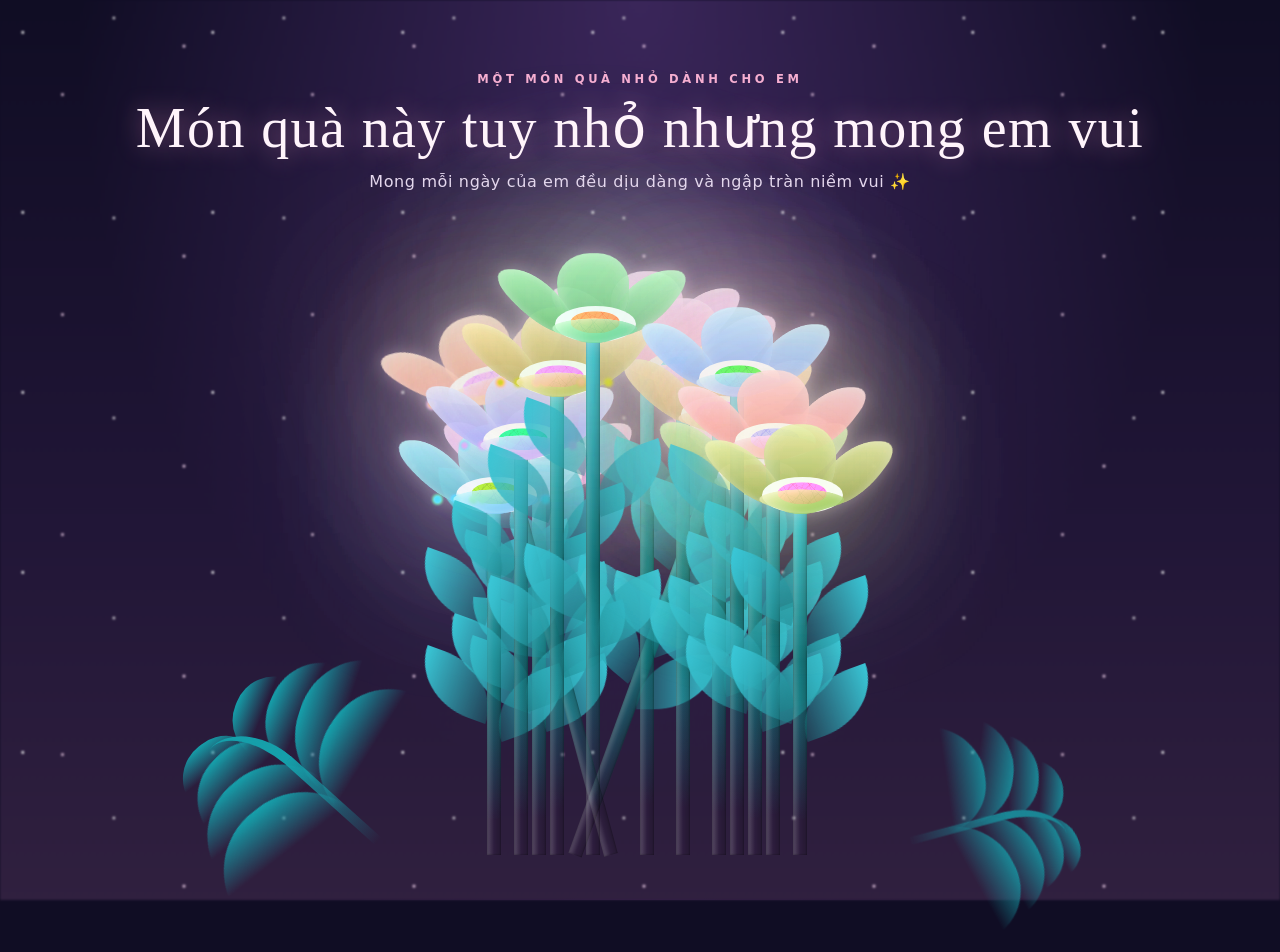
==== commit 052903e5: "Create flower.html" ====
--- a/flower.html
+++ b/flower.html
@@ -1,23 +1,123 @@
 <!DOCTYPE html>
-<html lang="en">
+<html lang="vi">
 
 <head>
   <meta charset="UTF-8">
   <meta http-equiv="X-UA-Compatible" content="IE=edge">
   <meta name="viewport" content="width=device-width, initial-scale=1.0">
+  <meta name="theme-color" content="#100d24">
+  <meta name="description" content="Một bó hoa rực rỡ dành tặng bạn.">
   <link rel="stylesheet" href="css/main.css">
   <link rel="icon" href="img/flowers.png" type="image/x-icon">
-  <title>Flowers 4 U</title>
+  <title>Một bó hoa dành tặng bạn</title>
+  <style>
+    :root {
+      --dark-color: #100d24;
+    }
+
+    body {
+      font-family: "Segoe UI", system-ui, sans-serif;
+      background:
+        radial-gradient(ellipse at 50% 100%, rgba(81, 42, 106, 0.55), transparent 56%),
+        #100d24;
+    }
+
+    .night {
+      background-image:
+        radial-gradient(circle at 12% 18%, rgba(255, 255, 255, 0.9) 0 1px, transparent 1.8px),
+        radial-gradient(circle at 80% 22%, rgba(255, 222, 247, 0.8) 0 1px, transparent 2px),
+        radial-gradient(circle at 67% 9%, rgba(255, 255, 255, 0.75) 0 1px, transparent 1.8px),
+        radial-gradient(circle at 25% 43%, rgba(255, 222, 247, 0.7) 0 1px, transparent 2px),
+        radial-gradient(ellipse at 50% 0%, rgba(97, 61, 139, 0.52), transparent 62%),
+        linear-gradient(180deg, #100d24 0%, #211637 58%, #30203f 100%);
+      background-size: 190px 180px, 230px 210px, 170px 200px, 250px 220px, auto, auto;
+    }
+
+    .flower-message {
+      position: fixed;
+      z-index: 30;
+      top: clamp(2.25rem, 8vh, 5rem);
+      left: 1rem;
+      width: calc(100% - 2rem);
+      padding: 0 0.75rem;
+      color: #fff4fb;
+      text-align: center;
+      pointer-events: none;
+      animation: message-appear 1.4s 0.5s both;
+    }
+
+    .flower-message__eyebrow {
+      margin-bottom: 0.55rem;
+      color: #f6afd1;
+      font-size: 0.72rem;
+      font-weight: 700;
+      letter-spacing: 0.32em;
+      text-transform: uppercase;
+    }
+
+    .flower-message h1 {
+      margin: 0;
+      font-family: Georgia, "Times New Roman", serif;
+      font-size: clamp(1.8rem, 5.8vw, 3.5rem);
+      font-weight: 400;
+      letter-spacing: 0.025em;
+      text-shadow: 0 0 24px rgba(248, 159, 207, 0.45);
+    }
+
+    .flower-message__note {
+      margin-top: 0.75rem;
+      color: #e4d7ed;
+      font-size: clamp(0.82rem, 2.4vw, 1rem);
+      letter-spacing: 0.04em;
+    }
+
+    @keyframes message-appear {
+      from {
+        opacity: 0;
+        transform: translateY(-12px);
+      }
+
+      to {
+        opacity: 1;
+        transform: translateY(0);
+      }
+    }
+
+    @media (max-width: 600px) {
+      .flower-message {
+        top: 5vh;
+      }
+
+      .flower-message__eyebrow {
+        font-size: 0.62rem;
+      }
+
+      .flower-message__note {
+        margin-top: 0.55rem;
+      }
+    }
+
+    @media (prefers-reduced-motion: reduce) {
+      .flower-message {
+        animation: none;
+      }
+    }
+  </style>
 </head>
 
 <body class="container">
   <!-- Pembuat code: https://codepen.io/Thanhsang02102/pen/JjxGZoV-->
-  <div class="night"></div>
-  <audio autoplay>
+  <div class="night" aria-hidden="true"></div>
+  <header class="flower-message">
+    <p class="flower-message__eyebrow">Một món quà nhỏ dành cho em</p>
+    <h1>Món quà này tuy nhỏ nhưng mong em vui</h1>
+    <p class="flower-message__note">Mong mỗi ngày của em đều dịu dàng và ngập tràn niềm vui ✨</p>
+  </header>
+  <audio autoplay loop>
     <source src="aud/sound.mp3" type="audio/mpeg">
     Your browser does not support the audio element.
   </audio>
-  <div class="flowers">
+  <div class="flowers" role="img" aria-label="Bó hoa nhiều màu đang nở dưới bầu trời đêm">
     <div class="flower flower--1">
       <div class="flower__leafs flower__leafs--1">
         <div class="flower__leaf flower__leaf--1"></div>
@@ -376,10 +476,9 @@
         <div class="leaf leaf--3"></div>
       </div>
     </div>
-
-    <div class="bouquet-tie" aria-hidden="true"></div>
+    
   </div>
   <script src="main.js"></script>
 </body>
 
-</html>+</html>
